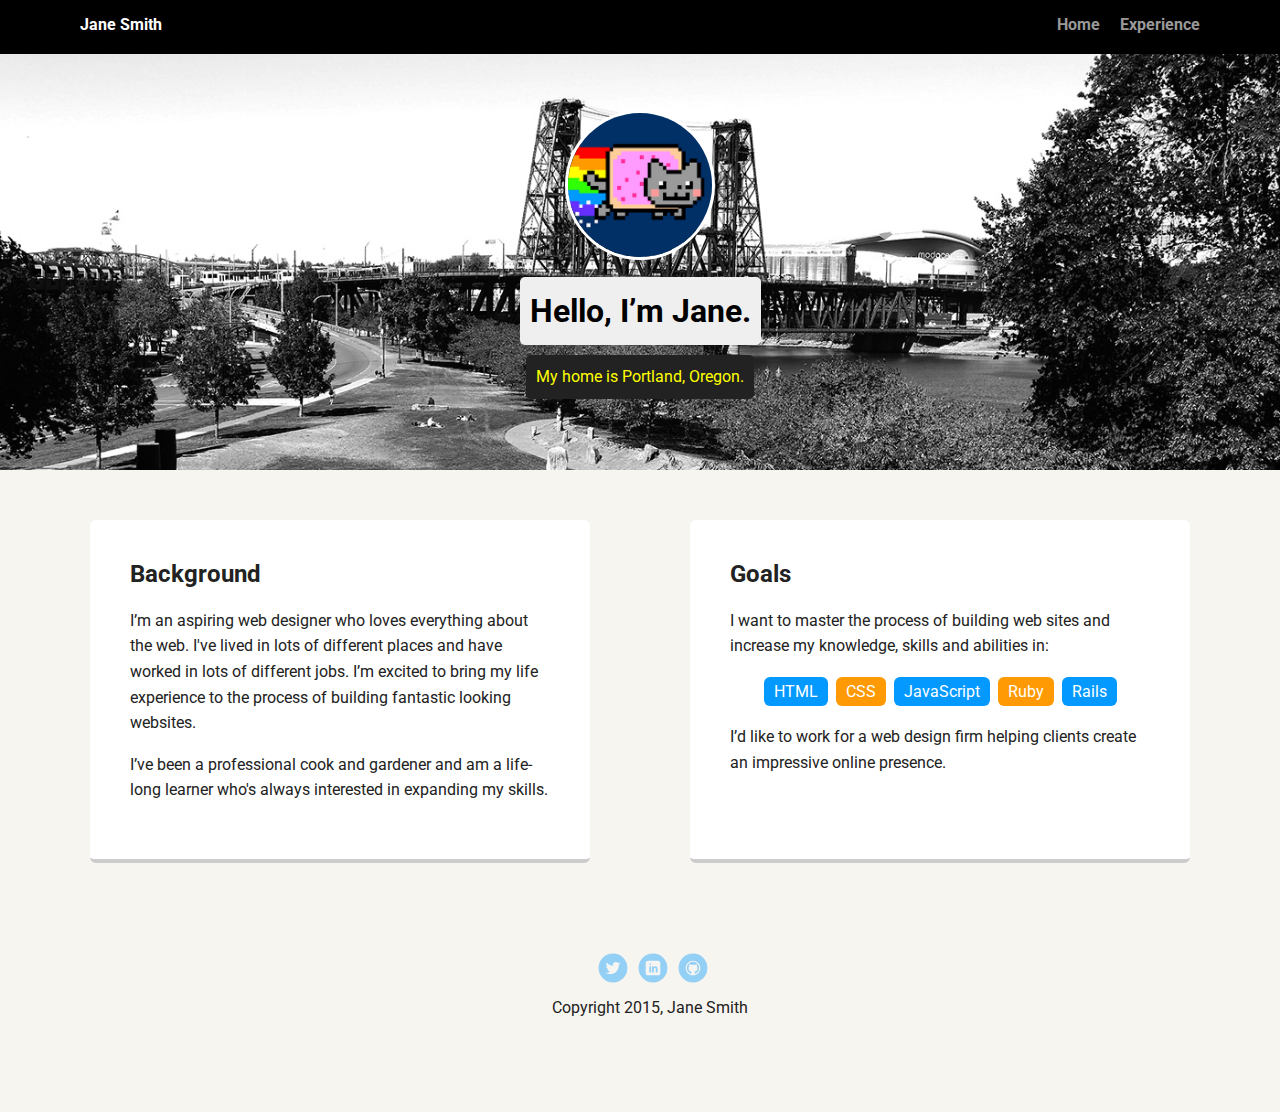
==== index.html @ 0c9b61c9 "Initial commit" ====
<!doctype html>
<html lang="en">
<head>
  <meta charset="utf-8">
  <title>Jane Smith's Profile</title>
  <meta name="viewport" content="width=device-width, initial-scale=1.0">
  <link rel="stylesheet" href="styles.css">
  <link href="https://fonts.googleapis.com/css?family=Muli%7CRoboto:400,300,500,700,900" rel="stylesheet"></head>
  <body>

    <div class="main-nav">
        <ul class="nav">
          <li class="name">Jane Smith</li>
          <li><a href="#">Home</a></li>
          <li><a href="#">Experience</a></li>
        </ul>
    </div>

    <header>
      <img src="images/me.png" alt="Drawing of Jane Smith" class="profile-image">
      <h1 class="tag name">Hello, I’m Jane.</h1>
      <p class="tag location">My home is Portland, Oregon.</p>
    </header>

    <main class="flex">
      <div class="card">
        <h2>Background</h2>
        <p>I’m an aspiring web designer who loves everything about the web. I've lived in lots of different places and have worked in lots of different jobs. I’m excited to bring my life experience to the process of building fantastic looking websites.</p>
        <p>I’ve been a professional cook and gardener and am a life-long learner who's always interested in expanding my skills.</p>
      </div> 

      <div class="card">
        <h2>Goals</h2>
        <p>I want to master the process of building web sites and increase my knowledge, skills and abilities in:</p>
        <ul class="skills">
          <li>HTML</li>
          <li>CSS</li>
          <li>JavaScript</li>
          <li>Ruby</li>
          <li>Rails</li>
        </ul>
        <p>I’d like to work for a web design firm helping clients create an impressive online presence.</p>
      </div> 

    </main>
    <footer>
      <ul>
        <li><a href="#" class="social twitter">Twitter</a></li>
        <li><a href="#" class="social linkedin">LinkedIn</a></li>
        <li><a href="#" class="social github">Github</a></li>
      </ul>
      <p class="copyright">Copyright 2015, Jane Smith</p>
    </footer>
  </body>
  </html>
---- styles.css ----
/* Global Layout Set-up */
* { 
  box-sizing: border-box;
}
  
body {
  margin: 0;
  padding: 0;
  text-align: center;
  font-family: 'Roboto', sans-serif;
  color: #222;
  background: #f7f5f0;
}
/* Link Styles */

a {
  text-decoration: none;
  color: #999;
}
a:hover {
  color: #6633ff;
}

/* Section Styles */

.main-nav {
  width: 100%;
  background: black;
  min-height: 30px;
  padding: 10px;
  position: fixed;
  text-align: center;
}
.nav {
  display: flex;
  justify-content: space-around;
  font-weight: 700;
  list-style-type: none;
  margin: 0 auto;
  padding: 0;
}

.nav .name {
    display: block;
    margin-right: auto;
    color: white;
}
.nav li {
  padding: 5px 10px 10px 10px;
}
.nav a {
  transition: all .5s;
}
.nav a:hover {
  color: white
}

header {
  text-align: center;
  background: url('images/portland.jpg') no-repeat top center ;
  background-size: cover;
  overflow: hidden;
  padding-top: 60px;
}
header {
  line-height: 1.5;
}
header .profile-image {
  margin-top: 50px;
  width: 150px;
  height: 150px;
  border-radius: 50%;
  border: 3px solid white;
  transition: all .5s;
}
header .profile-image:hover {
  transform: scale(1.2) rotate(5deg);
}
.tag {
  background-color: #efefef;
  color: black;
  padding: 10px;
  border-radius: 5px;
  display: table;
  margin: 10px auto;
} 
.location {
  background-color: #222;
  color: yellow;
}
.card {
  margin: 30px;
  padding: 20px 40px 40px;
  max-width: 500px;
  text-align: left;
  background: #fff;
  border-bottom: 4px solid #ccc;
  border-radius: 6px;
  transition: all .5s;
}
.card:hover {
  border-color: #ff99ff;
}

ul.skills {
  padding: 0;
  text-align: center;
}

.skills li {
  border-radius: 6px;
  display: inline-block;
  background: #ff9904;
  color: white;
  padding: 5px 10px;
  margin: 2px;
}

.skills li:nth-child(odd) {
  background: #0399ff;
}

footer {
  width: 100%;
  min-height: 30px;
  padding: 20px 0 40px 20px;
}

footer .copyright {
  top: -8px;
  font-size: .75em;
}

footer ul {
  list-style-type: none;
  margin: 0;
  padding: 0;
}

footer ul li {
  display: inline-block;
}

a.social {
  display: inline-block;
  text-indent: -9999px;
  margin-left: 5px;
  width: 30px;
  height: 30px;
  background-size: 30px 30px;
  opacity: .4;
  transition: all .5s;
}
a.twitter {
  background-image: url(images/twitter.svg);
}
a.linkedin {
  background-image: url(images/linkedin.svg);
}
a.github {
  background-image: url(images/github.svg);
}
a.social:hover {
  opacity: 1;
}
.clearfix {
  clear: both;
}

/* Styles for larger screens */
@media screen and (min-width: 720px) {
  
  .flex {
      display: -ms-flexbox;      /* TWEENER - IE 10 */
      display: flex; 
      max-width: 1200px;
      -ms-flex-pack: distribute;
      justify-content: space-around;
      margin: 0 auto;
  }

  header {
    min-height: 470px;
  }

  .nav {
    max-width: 1200px;
    padding: 0 30px;
  }


  main {
    padding-top: 20px;
  }

  main p {
    line-height: 1.6em;
  }

  footer {
    font-size: 1.3em;
    max-width: 1200px;
    margin: 40px auto;
  }

}
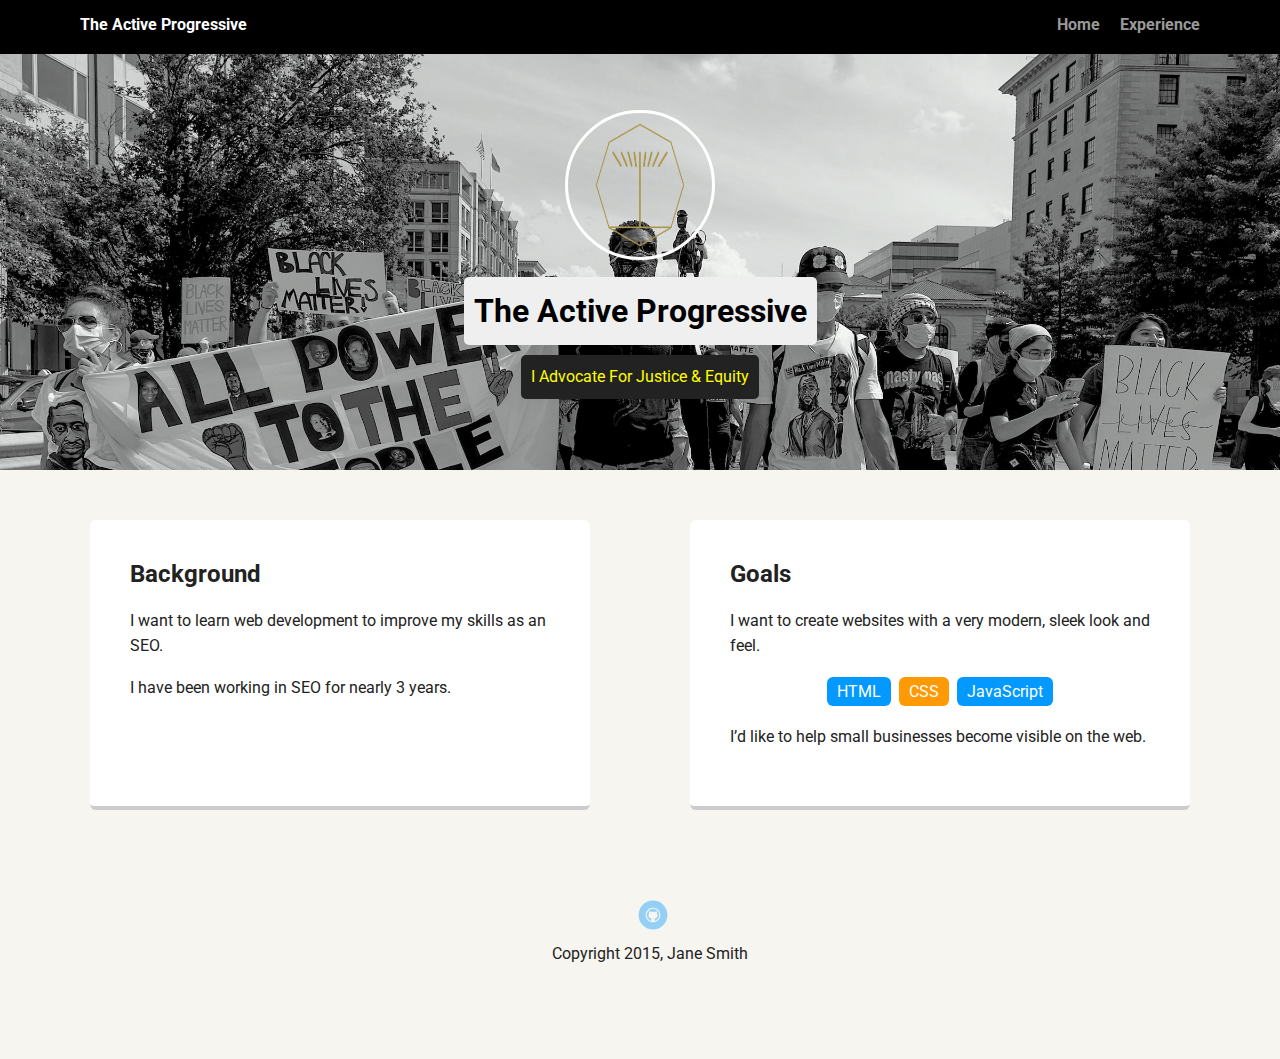
==== commit 278d690c: "Creating Experience Page" ====
--- a/index.html
+++ b/index.html
@@ -10,44 +10,40 @@
 
     <div class="main-nav">
         <ul class="nav">
-          <li class="name">Jane Smith</li>
-          <li><a href="#">Home</a></li>
-          <li><a href="#">Experience</a></li>
+          <li class="name">The Active Progressive</li>
+          <li><a href="index.html">Home</a></li>
+          <li><a href="resume.html">Experience</a></li>
         </ul>
     </div>
 
     <header>
-      <img src="images/me.png" alt="Drawing of Jane Smith" class="profile-image">
-      <h1 class="tag name">Hello, I’m Jane.</h1>
-      <p class="tag location">My home is Portland, Oregon.</p>
+      <img src="images/tap-logo.png" alt="TAP logo" class="profile-image">
+      <h1 class="tag name">The Active Progressive</h1>
+      <p class="tag location">I Advocate For Justice & Equity</p>
     </header>
 
     <main class="flex">
       <div class="card">
         <h2>Background</h2>
-        <p>I’m an aspiring web designer who loves everything about the web. I've lived in lots of different places and have worked in lots of different jobs. I’m excited to bring my life experience to the process of building fantastic looking websites.</p>
-        <p>I’ve been a professional cook and gardener and am a life-long learner who's always interested in expanding my skills.</p>
+        <p>I want to learn web development to improve my skills as an SEO.</p>
+        <p>I have been working in SEO for nearly 3 years.</p>
       </div> 
 
       <div class="card">
         <h2>Goals</h2>
-        <p>I want to master the process of building web sites and increase my knowledge, skills and abilities in:</p>
+        <p>I want to create websites with a very modern, sleek look and feel.</p>
         <ul class="skills">
           <li>HTML</li>
           <li>CSS</li>
           <li>JavaScript</li>
-          <li>Ruby</li>
-          <li>Rails</li>
         </ul>
-        <p>I’d like to work for a web design firm helping clients create an impressive online presence.</p>
+        <p>I’d like to help small businesses become visible on the web.</p>
       </div> 
 
     </main>
     <footer>
       <ul>
-        <li><a href="#" class="social twitter">Twitter</a></li>
-        <li><a href="#" class="social linkedin">LinkedIn</a></li>
-        <li><a href="#" class="social github">Github</a></li>
+        <li><a href="https://github.com/webdevDMZ" class="social github">Github</a></li>
       </ul>
       <p class="copyright">Copyright 2015, Jane Smith</p>
     </footer>
--- a/styles.css
+++ b/styles.css
@@ -57,7 +57,7 @@
 
 header {
   text-align: center;
-  background: url('images/portland.jpg') no-repeat top center ;
+  background: url('images/blm-protest.jpg') no-repeat top center ;
   background-size: cover;
   overflow: hidden;
   padding-top: 60px;
@@ -205,3 +205,5 @@
 
 }
 
+
+
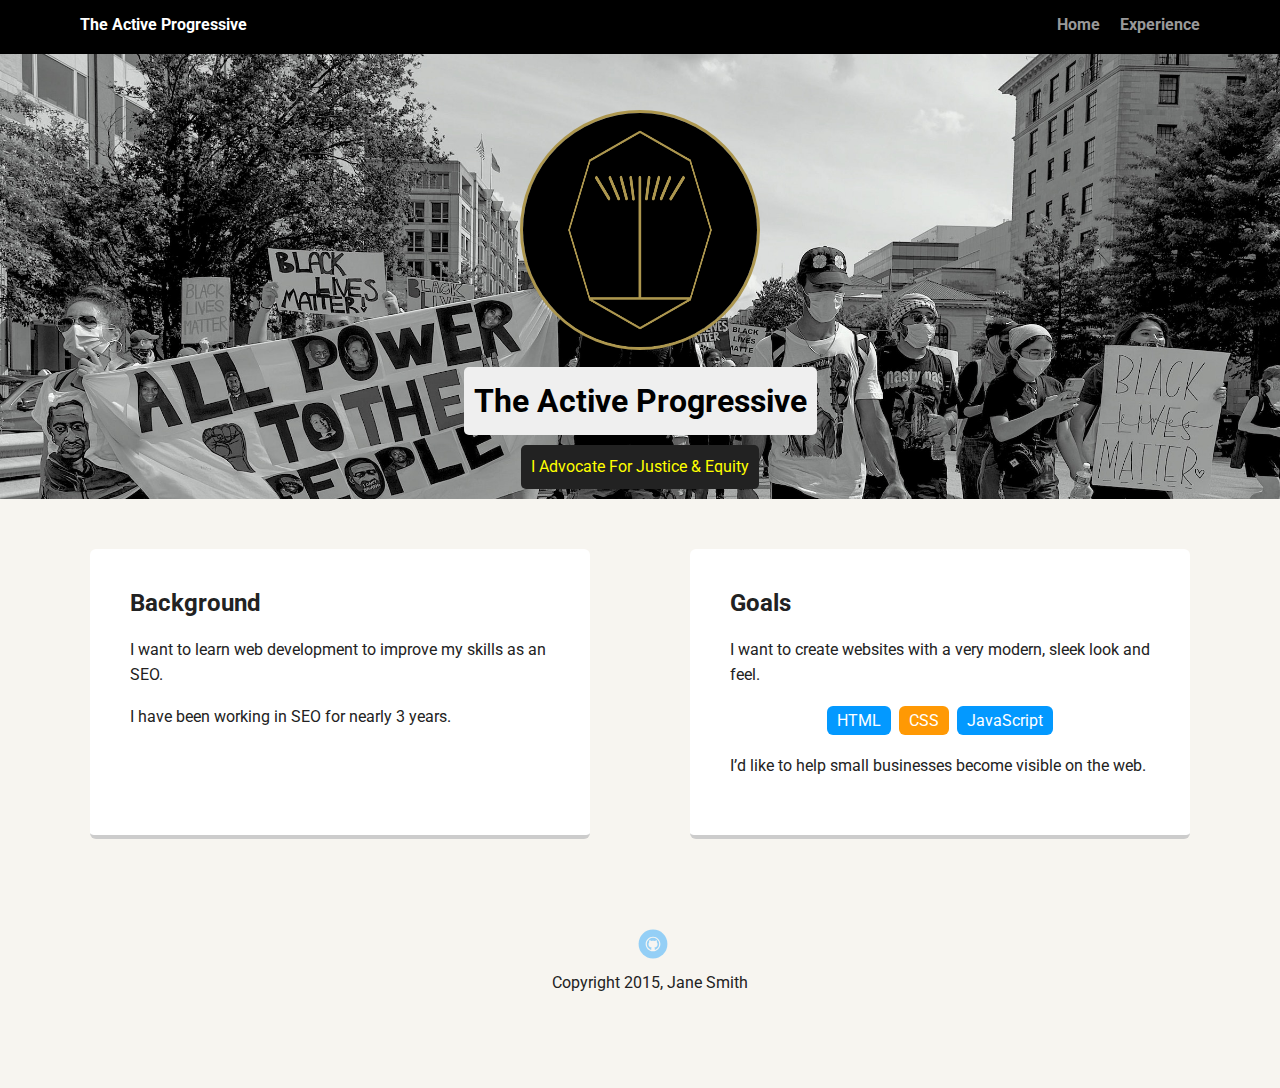
==== commit cda68f7d: "Updating Logo and Adding New Content" ====
--- a/index.html
+++ b/index.html
@@ -17,7 +17,7 @@
     </div>
 
     <header>
-      <img src="images/tap-logo.png" alt="TAP logo" class="profile-image">
+      <img src="images/tap-logo-2.png" alt="TAP logo" class="profile-image">
       <h1 class="tag name">The Active Progressive</h1>
       <p class="tag location">I Advocate For Justice & Equity</p>
     </header>
--- a/styles.css
+++ b/styles.css
@@ -67,10 +67,10 @@
 }
 header .profile-image {
   margin-top: 50px;
-  width: 150px;
-  height: 150px;
+  width: 240px;
+  height: 240px;
   border-radius: 50%;
-  border: 3px solid white;
+  border: 3px solid #ad974f;
   transition: all .5s;
 }
 header .profile-image:hover {
@@ -160,6 +160,9 @@
 a.github {
   background-image: url(images/github.svg);
 }
+a.tap {
+  background-image: url(images/tap-social.png);
+}
 a.social:hover {
   opacity: 1;
 }
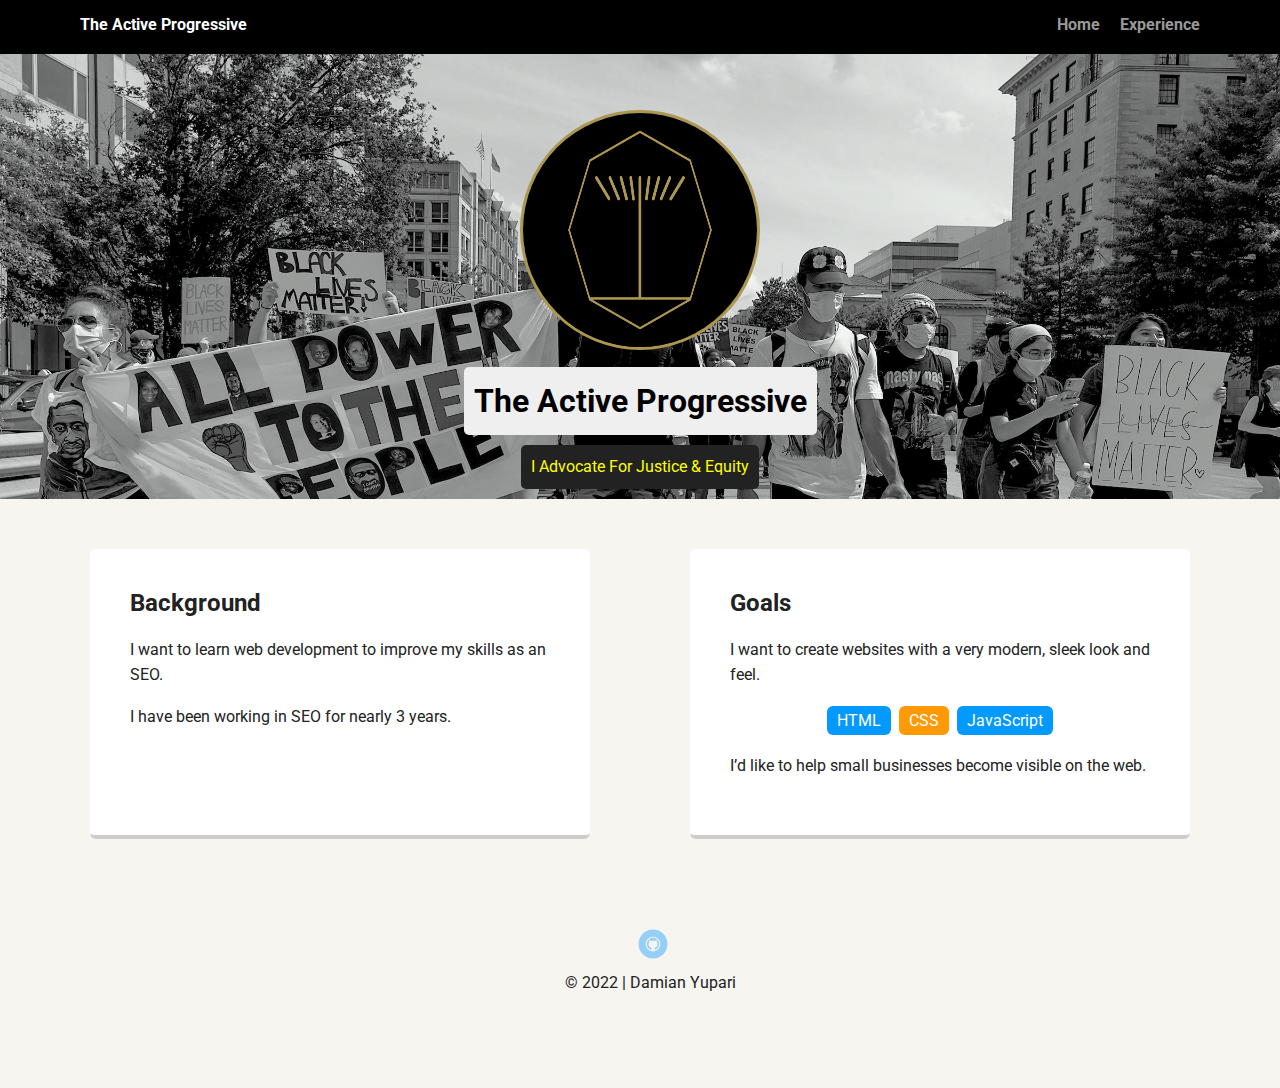
==== commit bed96816: "Update index.html" ====
--- a/index.html
+++ b/index.html
@@ -45,7 +45,7 @@
       <ul>
         <li><a href="https://github.com/webdevDMZ" class="social github">Github</a></li>
       </ul>
-      <p class="copyright">Copyright 2015, Jane Smith</p>
+      <p class="copyright">&copy 2022 | Damian Yupari</p>
     </footer>
   </body>
   </html>
